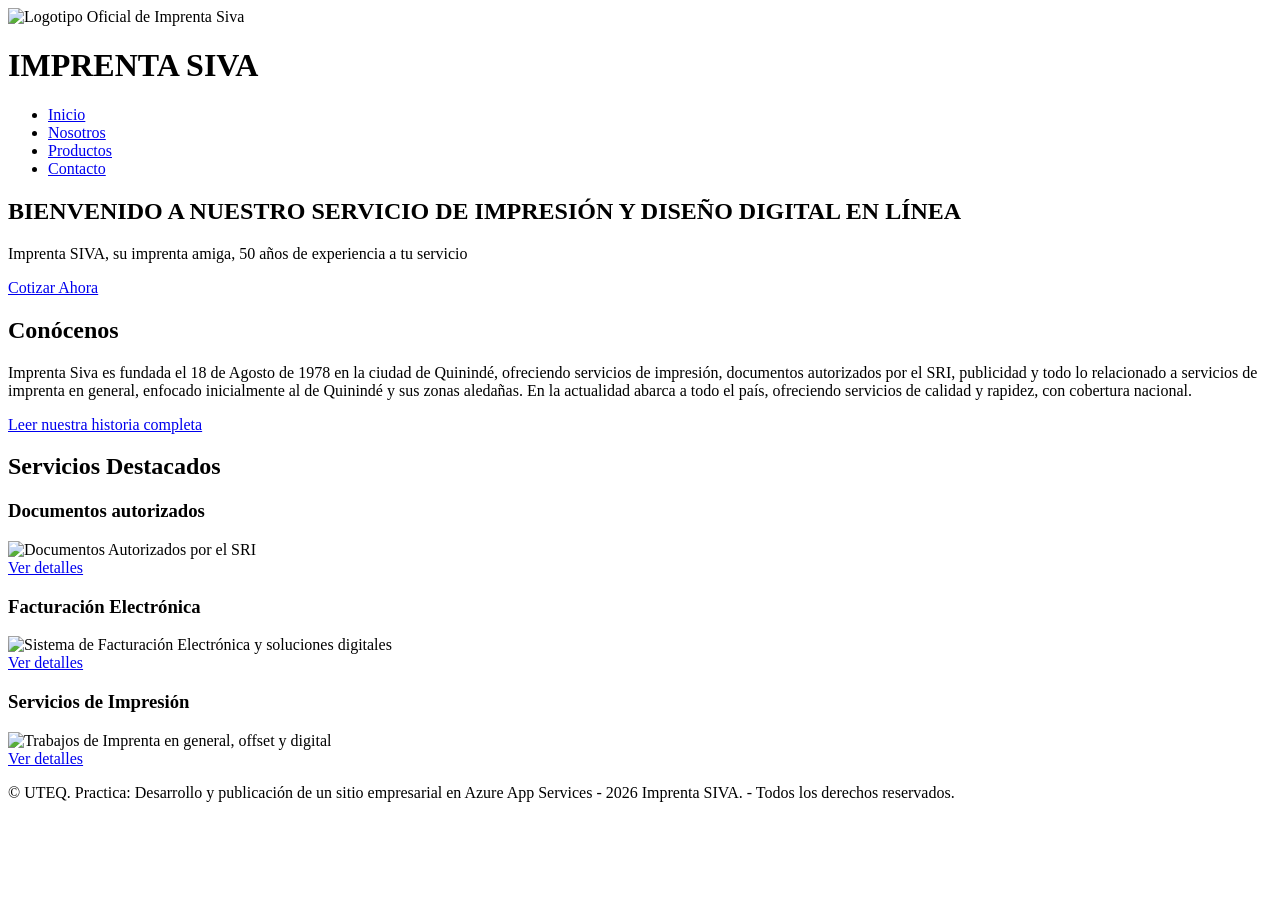
==== index.html @ 82ae5a90 "cambio index" ====
<!DOCTYPE html>
<html lang="es">
<head>
    <meta charset="UTF-8">
    <meta name="viewport" content="width=device-width, initial-scale=1.0">
    <title>Inicio | Imprenta Siva</title>
    <link rel="stylesheet" href="assets/css/style.css">
    <link href="https://fonts.googleapis.com/css2?family=Roboto:wght@400;700&display=swap" rel="stylesheet">
</head>

<body>
    <header class="main-header">
        <div class="header-container">
            <div class="logo">
                <img src="assets/img/logo-imprenta.png" alt="Logotipo Oficial de Imprenta Siva">
            </div>
            
            <div class="brand-title">
                <h1>IMPRENTA SIVA</h1>
            </div>            
            
            <nav class="main-nav" aria-label="Menú principal">
                <ul>
                    <li><a href="index.html" class="active">Inicio</a></li>
                    <li><a href="nosotros.html">Nosotros</a></li>
                    <li><a href="productos.html">Productos</a></li>
                    <li><a href="contacto.html">Contacto</a></li>
                </ul>
            </nav>            
        </div>
    </header>

    <main>
        <section class="hero-banner">
            <div class="hero-content">
                <h2>BIENVENIDO A NUESTRO SERVICIO DE IMPRESIÓN Y DISEÑO DIGITAL EN LÍNEA</h2>
                <p class="slogan">Imprenta SIVA, su imprenta amiga, 50 años de experiencia a tu servicio</p>
                <a href="contacto.html" class="btn btn-primary">Cotizar Ahora</a>
            </div>
        </section>

        <section class="intro-section">
            <div class="container">
                <h2>Conócenos</h2>
                <p>
                    Imprenta Siva es fundada el 18 de Agosto de 1978 en la ciudad de Quinindé, ofreciendo servicios de impresión, 
                    documentos autorizados por el SRI, publicidad y todo lo relacionado a servicios de imprenta en general, enfocado 
                    inicialmente al de Quinindé y sus zonas aledañas. En la actualidad abarca a todo el país, ofreciendo servicios 
                    de calidad y rapidez, con cobertura nacional.
                </p>
                <a href="nosotros.html" class="btn btn-secondary">Leer nuestra historia completa</a>
            </div>
        </section>

        <section class="featured-services">
            <div class="container">
                <h2>Servicios Destacados</h2>
                
                <div class="services-grid">
                    
                    <article class="service-card">
                        <h3>Documentos autorizados</h3>
                        <img src="assets/img/img1_facturas.jpg" alt="Documentos Autorizados por el SRI">
                        <div class="card-actions">
                            <a href="productos.html" class="btn btn-view">Ver detalles</a>
                        </div>
                    </article>

                    <article class="service-card">
                        <h3>Facturación Electrónica</h3>
                        <img src="assets/img/img9_Corporativo-web.jpeg" alt="Sistema de Facturación Electrónica y soluciones digitales">
                        <div class="card-actions">
                            <a href="productos.html" class="btn btn-view">Ver detalles</a>
                        </div>
                    </article>

                    <article class="service-card">
                        <h3>Servicios de Impresión</h3>
                        <img src="assets/img/img10_trabajos_general.jpg" alt="Trabajos de Imprenta en general, offset y digital">
                        <div class="card-actions">
                            <a href="productos.html" class="btn btn-view">Ver detalles</a>
                        </div>
                    </article>

                </div>
            </div>
        </section>
    </main>

    <footer class="main-footer">
        <p>&copy; UTEQ. Practica: Desarrollo y publicación de un sitio empresarial en Azure App Services - 2026 Imprenta SIVA. - Todos los derechos reservados.</p>
    </footer>
</body>
</html>
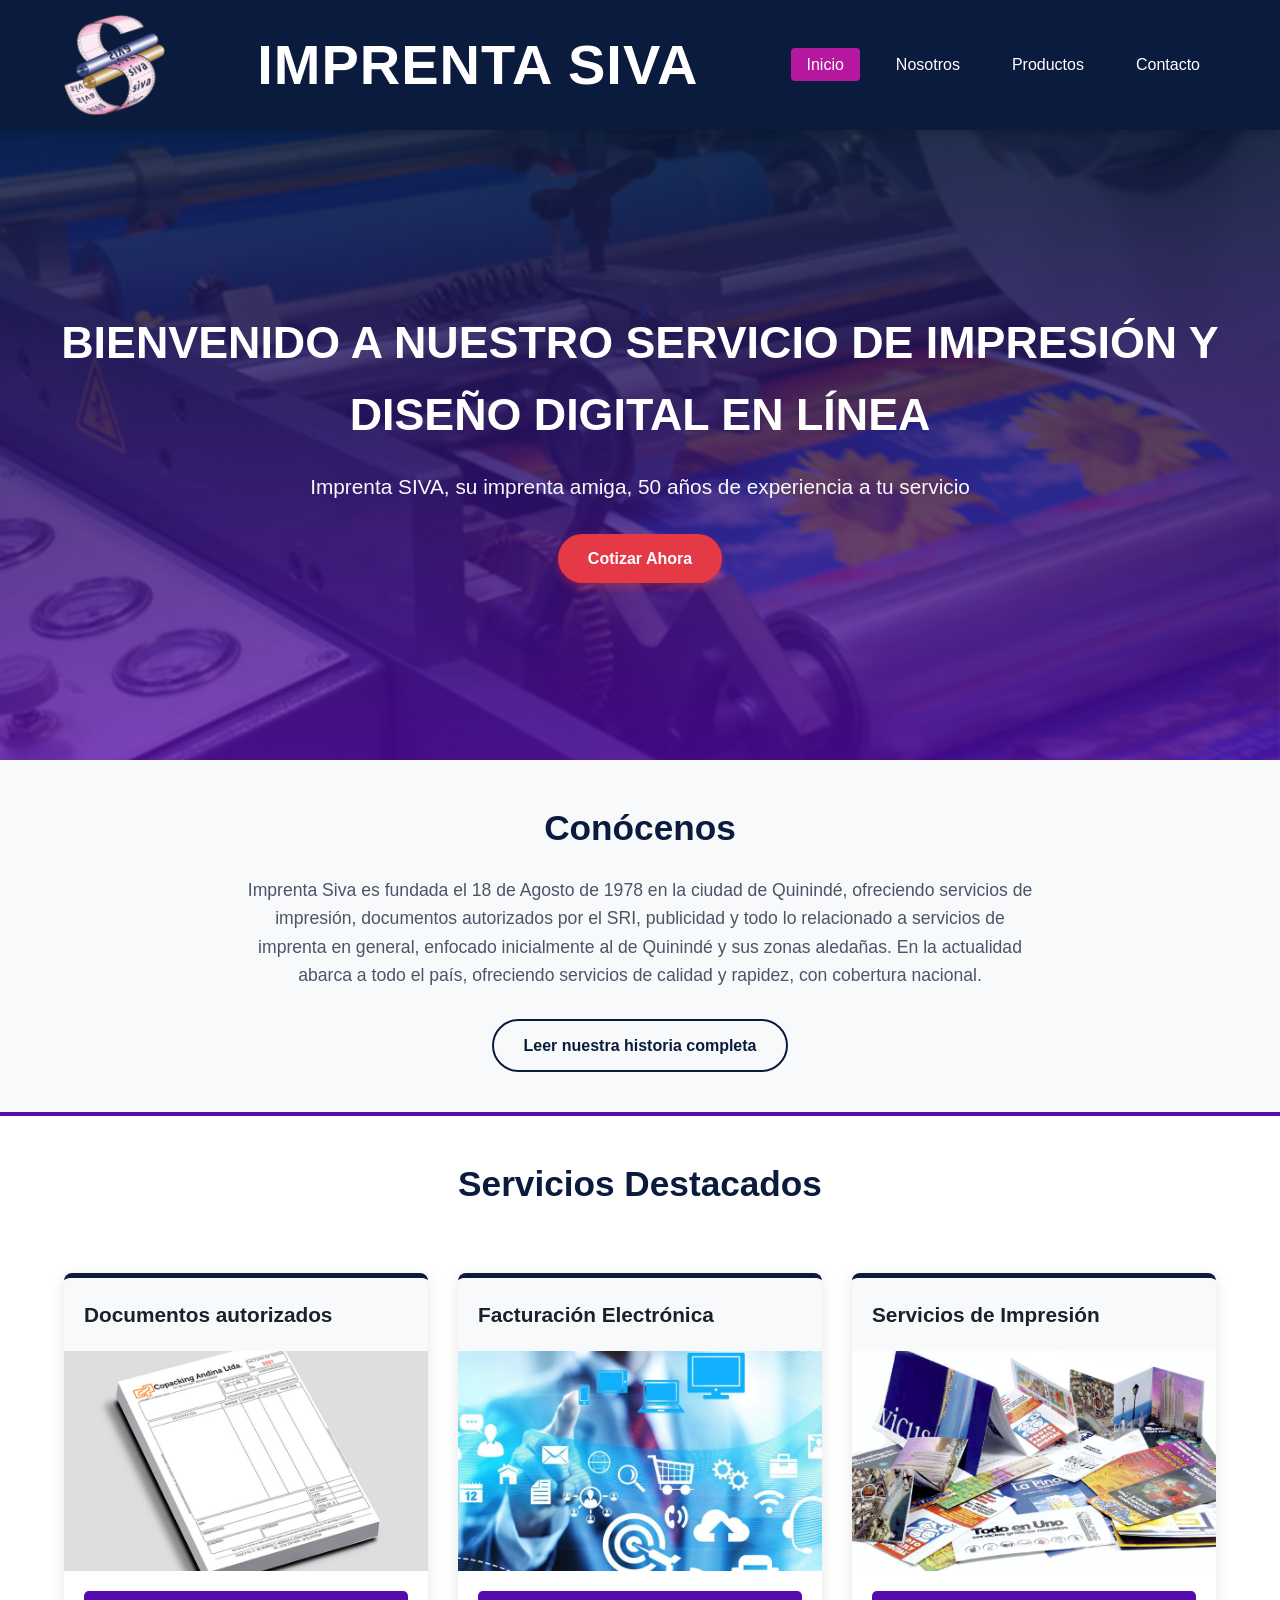
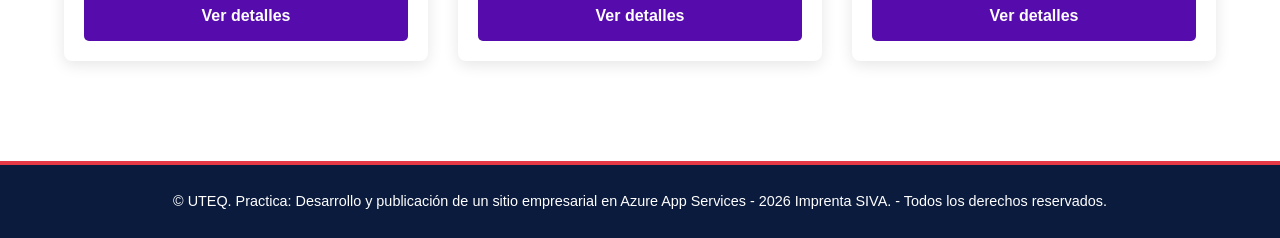
==== commit eccb391b: "change prueba" ====
--- a/index.html
+++ b/index.html
@@ -3,7 +3,7 @@
 <head>
     <meta charset="UTF-8">
     <meta name="viewport" content="width=device-width, initial-scale=1.0">
-    <title>Inicio | Imprenta Siva</title>
+    <title>Inicio | Imprenta SivaISABEL</title>
     <link rel="stylesheet" href="assets/css/style.css">
     <link href="https://fonts.googleapis.com/css2?family=Roboto:wght@400;700&display=swap" rel="stylesheet">
 </head>
--- a/assets/css/style.css
+++ b/assets/css/style.css
@@ -0,0 +1,540 @@
+:root {
+    --azul-marino: #0B1B3D;
+    --rojo-acento: #E63946;
+    --violeta: #560BAD;
+    --rosado-oscuro: #B5179E;
+    
+    --blanco: #FFFFFF;
+    --gris-claro: #F8F9FA;
+    --gris-texto: #4A5568;
+    --negro-suave: #1A202C;
+    
+    --fuente-principal: 'Roboto', sans-serif;
+    --transicion: all 0.3s ease;
+    --sombra-tarjeta: 0 4px 15px rgba(0, 0, 0, 0.1);
+}
+
+* {
+    margin: 0;
+    padding: 0;
+    box-sizing: border-box;
+}
+
+body {
+    font-family: var(--fuente-principal);
+    background-color: var(--blanco);
+    color: var(--gris-texto);
+    line-height: 1.6;
+}
+
+.container {
+    width: 90%;
+    max-width: 1200px;
+    margin: 0 auto;
+    padding: 40px 0;
+}
+
+img {
+    max-width: 100%;
+    height: auto;
+    display: block;
+}
+
+a {
+    text-decoration: none;
+    color: inherit;
+}
+
+.main-header {
+    background-color: var(--azul-marino);
+    color: var(--blanco);
+    position: sticky;
+    top: 0;
+    z-index: 1000;
+    box-shadow: 0 2px 10px rgba(0, 0, 0, 0.2);
+}
+
+.header-container {
+    width: 90%;
+    max-width: 1200px;
+    margin: 0 auto;
+    display: flex;
+    justify-content: space-between;
+    align-items: center;
+    padding: 15px 0;
+}
+
+.logo img {
+    height: 100px;
+    width: auto;
+    border-radius: 5px;
+}
+
+.brand-title h1 {
+    font-size: 3.5rem;
+    font-weight: 700;
+    letter-spacing: 1px;
+    color: var(--blanco);
+}
+
+.main-nav ul {
+    display: flex;
+    list-style: none;
+    gap: 20px;
+}
+
+.main-nav a {
+    font-weight: 400;
+    font-size: 1rem;
+    padding: 8px 16px;
+    border-radius: 4px;
+    transition: var(--transicion);
+}
+
+.main-nav a:hover,
+.main-nav a.active {
+    background-color: var(--rosado-oscuro);
+    color: var(--blanco);
+}
+
+
+.hero-banner {
+    background: linear-gradient(rgba(11, 27, 61, 0.85), rgba(86, 11, 173, 0.75)), 
+                url('../img/img7_impresión-Offset.jpg') no-repeat center center/cover;
+    height: 70vh;
+    display: flex;
+    align-items: center;
+    justify-content: center;
+    text-align: center;
+    color: var(--blanco);
+    padding: 0 20px;
+}
+
+.hero-content h2 {
+    font-size: 2.8rem;
+    margin-bottom: 20px;
+    font-weight: 700;
+}
+
+.hero-content .slogan {
+    font-size: 1.3rem;
+    margin-bottom: 30px;
+    font-weight: 300;
+    color: var(--gris-claro);
+}
+
+.intro-section {
+    background-color: var(--gris-claro);
+    text-align: center;
+    border-bottom: 4px solid var(--violeta);
+}
+
+.intro-section h2 {
+    font-size: 2.2rem;
+    color: var(--azul-marino);
+    margin-bottom: 20px;
+    position: relative;
+}
+
+.intro-section p {
+    font-size: 1.1rem;
+    max-width: 800px;
+    margin: 0 auto 30px auto;
+}
+
+.btn {
+    display: inline-block;
+    padding: 12px 30px;
+    font-weight: 600;
+    border-radius: 30px;
+    transition: var(--transicion);
+    cursor: pointer;
+    border: none;
+}
+
+.btn-primary {
+    background-color: var(--rojo-acento);
+    color: var(--blanco);
+    box-shadow: 0 4px 10px rgba(230, 57, 70, 0.4);
+}
+
+.btn-primary:hover {
+    background-color: var(--rosado-oscuro);
+    transform: translateY(-3px);
+}
+
+.btn-secondary {
+    background-color: transparent;
+    color: var(--azul-marino);
+    border: 2px solid var(--azul-marino);
+}
+
+.btn-secondary:hover {
+    background-color: var(--azul-marino);
+    color: var(--blanco);
+}
+
+.btn-view, .btn-info {
+    background-color: var(--violeta);
+    color: var(--blanco);
+    width: 100%;
+    text-align: center;
+    border-radius: 5px;
+}
+
+.btn-view:hover, .btn-info:hover {
+    background-color: var(--rosado-oscuro);
+}
+
+.featured-services h2,
+.page-title h2 {
+    text-align: center;
+    font-size: 2.2rem;
+    color: var(--azul-marino);
+    margin-bottom: 40px;
+}
+
+.services-grid {
+    display: grid;
+    grid-template-columns: repeat(auto-fit, minmax(300px, 1fr));
+    gap: 30px;
+    padding: 20px 0;
+}
+
+.service-card {
+    background-color: var(--blanco);
+    border-radius: 8px;
+    overflow: hidden;
+    box-shadow: var(--sombra-tarjeta);
+    border-top: 5px solid var(--azul-marino);
+    transition: var(--transicion);
+    display: flex;
+    flex-direction: column;
+}
+
+.service-card:hover {
+    transform: translateY(-10px);
+    box-shadow: 0 10px 20px rgba(86, 11, 173, 0.2);
+    border-top-color: var(--rosado-oscuro);
+}
+
+.service-card h3 {
+    padding: 20px;
+    font-size: 1.3rem;
+    color: var(--negro-suave);
+    background-color: var(--gris-claro);
+}
+
+.service-card img {
+    width: 100%;
+    height: 220px;
+    object-fit: cover;
+}
+
+.card-actions {
+    padding: 20px;
+    margin-top: auto;
+}
+
+.catalog-grid {
+    display: grid;
+    grid-template-columns: repeat(auto-fit, minmax(280px, 1fr));
+    gap: 25px;
+}
+
+.product-card {
+    background: var(--blanco);
+    border-radius: 8px;
+    overflow: hidden;
+    box-shadow: var(--sombra-tarjeta);
+    transition: var(--transicion);
+}
+
+.product-card:hover {
+    transform: scale(1.02);
+}
+
+.product-card img {
+    width: 100%;
+    height: 200px;
+    object-fit: cover;
+}
+
+.product-info {
+    padding: 20px;
+}
+
+.product-info h3 {
+    margin-bottom: 10px;
+    color: var(--azul-marino);
+}
+
+.product-info p {
+    font-size: 0.9rem;
+    margin-bottom: 15px;
+    height: 65px;
+    overflow: hidden;
+}
+
+.price-tag {
+    display: block;
+    font-weight: 700;
+    color: var(--rojo-acento);
+    margin-bottom: 15px;
+}
+
+.contacto-grid {
+    display: grid;
+    grid-template-columns: repeat(auto-fit, minmax(350px, 1fr));
+    gap: 40px;
+}
+
+.lista-datos {
+    list-style: none;
+}
+
+.lista-datos li {
+    display: flex;
+    align-items: center;
+    gap: 15px;
+    margin-bottom: 20px;
+}
+
+#icono-direccion {
+    width: 35px; 
+    height: 50px;
+}
+
+.icono-contacto {
+    width: 35px;
+    height: 35px;
+}
+
+.formulario-contacto form {
+    background-color: var(--gris-claro);
+    padding: 30px;
+    border-radius: 8px;
+    border-left: 5px solid var(--violeta);
+}
+
+.form-group {
+    margin-bottom: 20px;
+}
+
+.form-group label {
+    display: block;
+    margin-bottom: 8px;
+    font-weight: 600;
+}
+
+.form-group input, 
+.form-group select, 
+.form-group textarea {
+    width: 100%;
+    padding: 10px;
+    border: 1px solid #CBD5E0;
+    border-radius: 4px;
+    font-family: var(--fuente-principal);
+}
+
+.btn-submit {
+    background-color: var(--rojo-acento);
+    color: var(--blanco);
+    width: 100%;
+}
+
+.mapa-placeholder img {
+    width: 100%;
+    height: 350px;
+    object-fit: cover;
+    border-radius: 8px;
+}
+
+.error-container {
+    text-align: center;
+    padding: 60px 0;
+}
+
+.logo-grande img {
+    max-width: 250px;
+    margin: 0 auto 30px auto;
+}
+
+.error-code {
+    font-size: 4rem;
+    color: var(--rojo-acento);
+}
+
+.error-message {
+    font-size: 1.3rem;
+    margin-bottom: 30px;
+}
+
+.main-footer {
+    background-color: var(--azul-marino);
+    color: var(--blanco);
+    text-align: center;
+    padding: 25px 10px;
+    margin-top: 40px;
+    font-size: 0.9rem;
+    border-top: 4px solid var(--rojo-acento);
+}
+
+.local-banner {
+    position: relative;
+    width: 100%;
+    background-color: var(--azul-marino);
+    color: var(--blanco);
+    text-align: center;
+}
+
+.local-banner-image img {
+    width: 100%;
+    height: 40vh;
+    object-fit: cover;
+    filter: brightness(45%);
+}
+
+.local-banner-text {
+    position: absolute;
+    top: 50%;
+    left: 50%;
+    transform: translate(-50%, -50%);
+    width: 80%;
+}
+
+.local-banner-text h2 {
+    font-size: 2.5rem;
+    font-weight: 700;
+    margin-bottom: 10px;
+}
+
+.filosofia-grid {
+    display: grid;
+    grid-template-columns: repeat(3, 1fr); 
+    gap: 30px;
+    padding: 40px 0;
+}
+
+.filosofia-card {
+    background-color: #fbfbfd;
+    padding: 40px 30px;
+    border-radius: 12px;
+    text-align: center;
+    box-shadow: 0 10px 30px rgba(0, 0, 0, 0.05);
+    border-bottom: 5px solid var(--violeta);
+    transition: var(--transicion);
+}
+
+.filosofia-card:hover {
+    transform: translateY(-5px);
+    box-shadow: 0 15px 35px rgba(86, 11, 173, 0.1);
+    border-bottom-color: var(--rosado-oscuro);
+}
+
+.card-full-width {
+    grid-column: 1 / -1;
+}
+
+.filosofia-card h3 {
+    font-size: 1.6rem;
+    color: var(--azul-marino);
+    margin-top: 10px;
+    margin-bottom: 20px;
+    font-weight: 700;
+}
+
+.filosofia-card p {
+    font-size: 1.05rem;
+    line-height: 1.8;
+    color: var(--gris-texto);
+}
+
+.filosofia-card .text-justify {
+    text-align: justify;
+}
+
+.values-list {
+    max-width: 750px;
+    margin: 20px auto 0 auto;
+    list-style: none;
+    text-align: left;
+}
+
+.values-list li {
+    margin-bottom: 15px;
+    font-size: 1.05rem;
+    padding-left: 30px;
+    position: relative;
+    line-height: 1.6;
+}
+
+.values-list li::before {
+    content: "✔";
+    color: var(--rosado-oscuro);
+    position: absolute;
+    left: 0;
+    font-weight: bold;
+    font-size: 1.2rem;
+}
+
+.css-logos-nosotros {
+    width: 90px;
+    height: 90px;
+    object-fit: cover;
+    border-radius: 50%;
+    border: 3px solid var(--violeta);
+    margin: 0 auto 10px auto;
+    display: block;
+    box-shadow: 0 4px 12px rgba(0, 0, 0, 0.12);
+    transition: var(--transicion);
+}
+
+.css-logos-nosotros:hover {
+    transform: scale(1.08);
+    border-color: var(--rosado-oscuro);
+}
+
+
+@media (max-width: 768px) {
+    .header-container {
+        flex-direction: column;
+        gap: 10px; 
+        padding: 10px 0;
+    }
+    
+    .logo img {
+        height: 50px;
+        width: auto;
+        margin: 0 auto;
+    }
+
+    .brand-title h1 {
+        font-size: 1.5rem; 
+        text-align: center;
+    }
+    
+    .main-nav ul {
+        flex-direction: column;
+        text-align: center;
+        gap: 8px;
+    }
+
+    .main-nav a {
+        font-size: 0.95rem;
+        padding: 6px 16px;
+        display: inline-block;
+    }
+    
+    .hero-content h2 {
+        font-size: 1.8rem;
+    }
+    
+    .hero-content .slogan {
+        font-size: 1rem;
+    }
+    
+    .container {
+        padding: 20px 0;
+    }         
+}
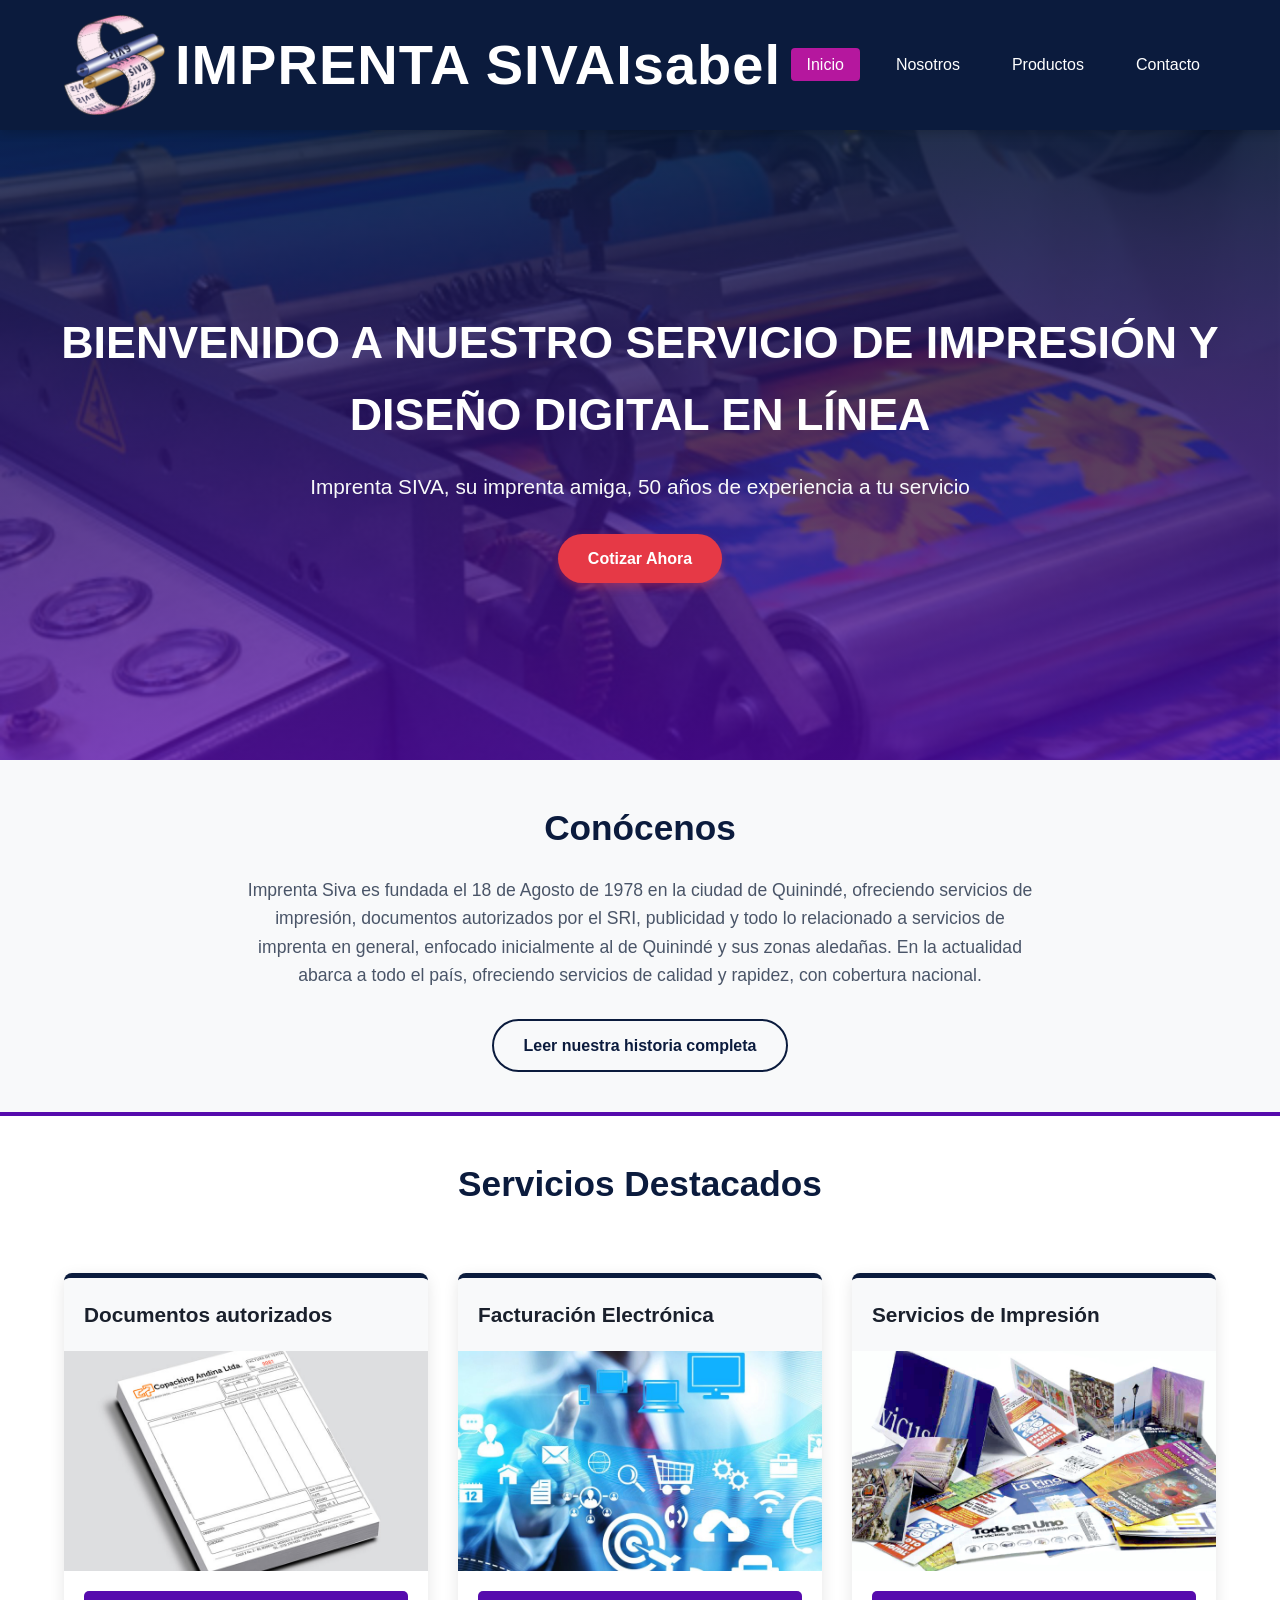
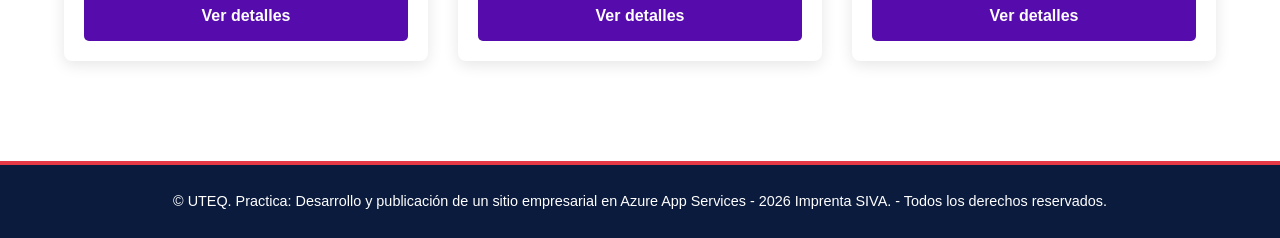
==== commit 2c67e975: "cambio2" ====
--- a/index.html
+++ b/index.html
@@ -3,7 +3,7 @@
 <head>
     <meta charset="UTF-8">
     <meta name="viewport" content="width=device-width, initial-scale=1.0">
-    <title>Inicio | Imprenta SivaISABEL</title>
+    <title>Inicio | Imprenta Siva</title>
     <link rel="stylesheet" href="assets/css/style.css">
     <link href="https://fonts.googleapis.com/css2?family=Roboto:wght@400;700&display=swap" rel="stylesheet">
 </head>
@@ -16,7 +16,7 @@
             </div>
             
             <div class="brand-title">
-                <h1>IMPRENTA SIVA</h1>
+                <h1>IMPRENTA SIVAIsabel</h1>
             </div>            
             
             <nav class="main-nav" aria-label="Menú principal">
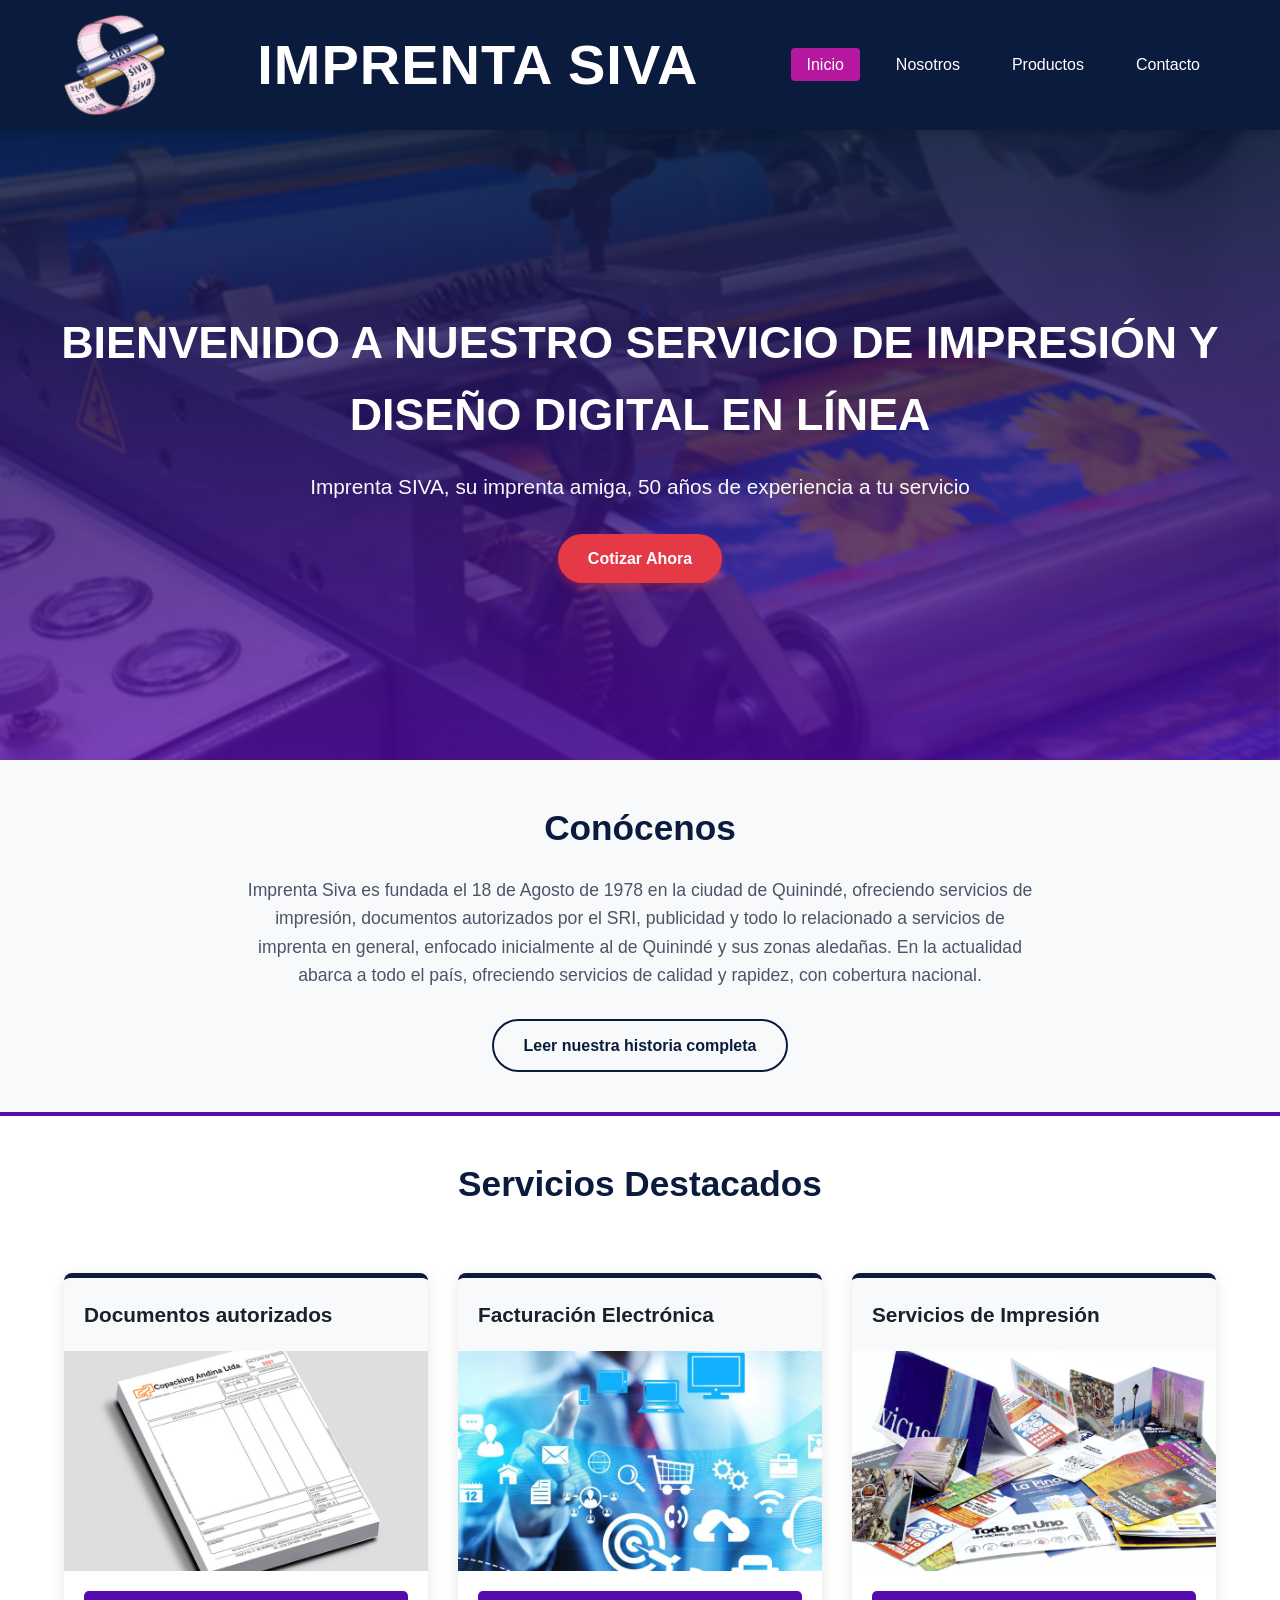
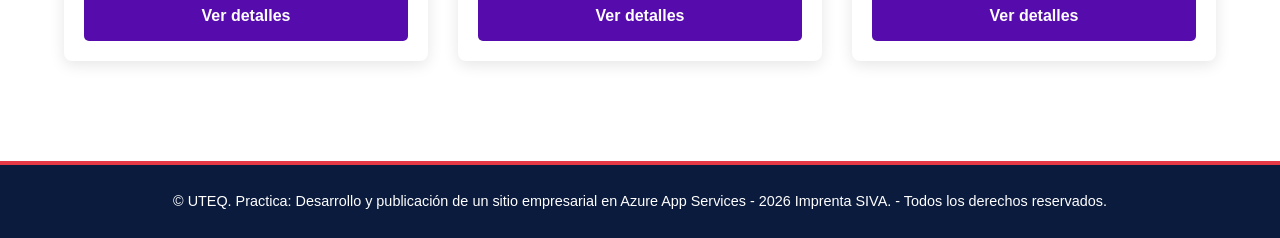
==== commit a822160f: "correccion final" ====
--- a/index.html
+++ b/index.html
@@ -16,7 +16,7 @@
             </div>
             
             <div class="brand-title">
-                <h1>IMPRENTA SIVAIsabel</h1>
+                <h1>IMPRENTA SIVA</h1>
             </div>            
             
             <nav class="main-nav" aria-label="Menú principal">
